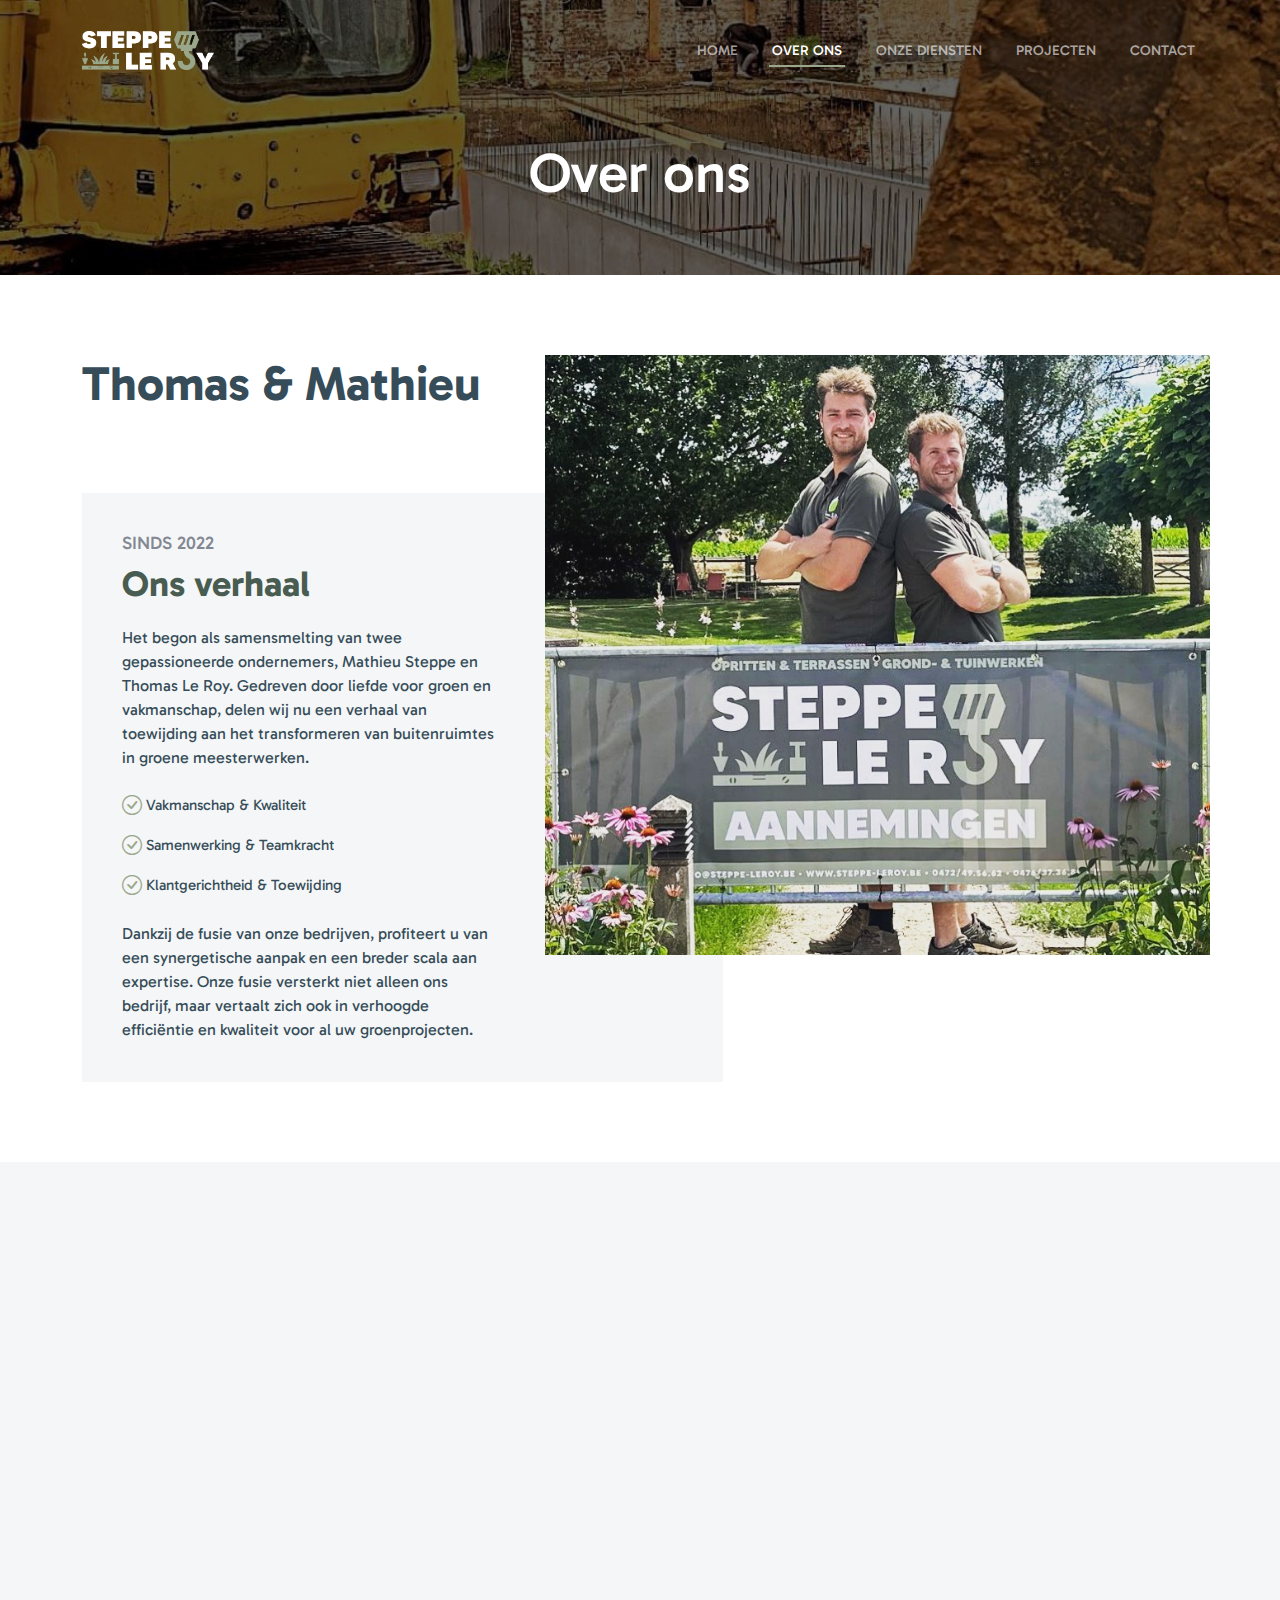
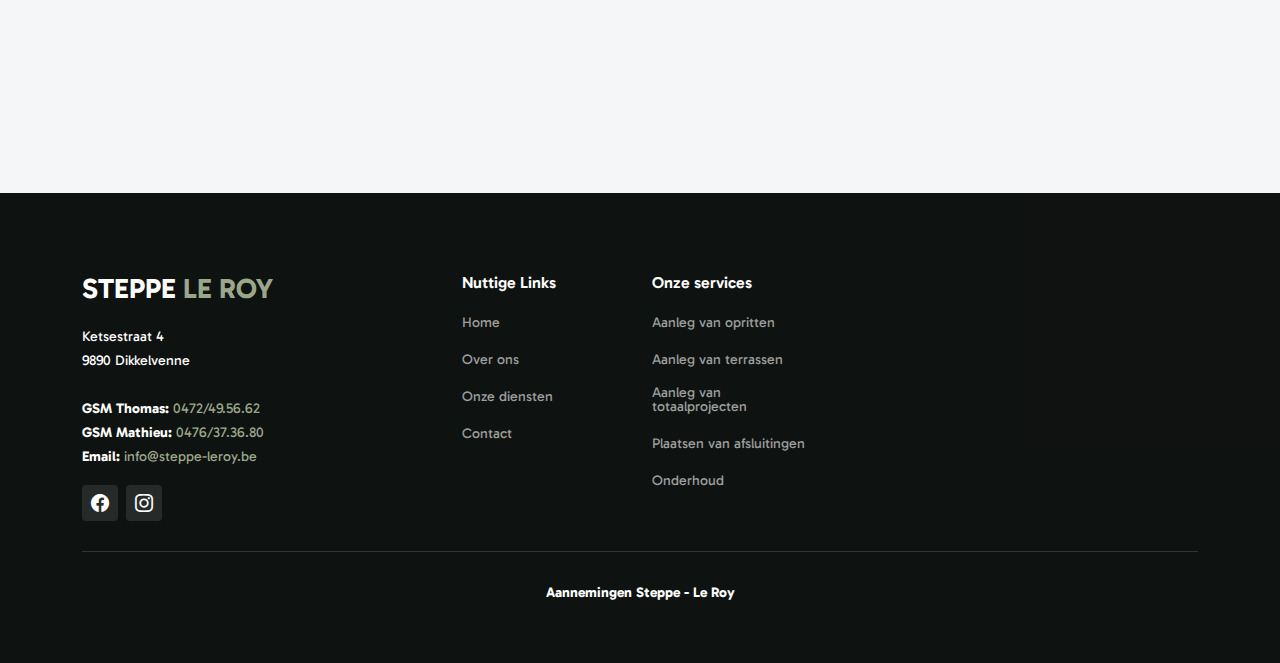
==== about.html @ c120e928 "deleted dropdown" ====
<!DOCTYPE html>
<html lang="en">
  <head>
    <meta charset="utf-8" />
    <meta content="width=device-width, initial-scale=1.0" name="viewport" />

    <title>Over ons | Steppe - Le Roy</title>
    <meta content="Over ons | Steppe - Le Roy" name="description" />
    <meta
      content="Le Roy, Thomas, Steppe, Mathieu, Aannemingen, Grondwerk, Oprit, Teras, hek, tuin, gavere, dikkelvenne"
      name="keywords"
    />

    <!-- Favicons -->
    <link
      rel="apple-touch-icon"
      sizes="180x180"
      href="assets/img/apple-touch-icon.png"
    />
    <link
      rel="icon"
      type="image/png"
      sizes="32x32"
      href="assets/img/favicon-32x32.png"
    />
    <link
      rel="icon"
      type="image/png"
      sizes="16x16"
      href="assets/img/favicon-16x16.png"
    />
    <link rel="manifest" href="assets/img/site.webmanifest" />
    <link
      rel="mask-icon"
      href="assets/img/safari-pinned-tab.svg"
      color="#9aa78b"
    />
    <link rel="shortcut icon" href="assets/img/favicon.ico" />
    <meta name="apple-mobile-web-app-title" content="Steppe - Le Roy" />
    <meta name="application-name" content="Steppe - Le Roy" />
    <meta name="msapplication-TileColor" content="#495c51" />
    <meta name="msapplication-config" content="assets/img/browserconfig.xml" />
    <meta name="theme-color" content="#9aa78b" />

    <!-- Google Fonts -->
    <link rel="preconnect" href="https://fonts.googleapis.com" />
    <link rel="preconnect" href="https://fonts.gstatic.com" crossorigin />
    <link
      href="https://fonts.googleapis.com/css2?family=Gabarito:ital,wght@0,300;0,400;0,500;0,600;0,700;1,300;1,400;1,500;1,600;1,700&family=Open+Sans:ital,wght@0,300;0,400;0,500;0,600;0,700;1,300;1,400;1,600;1,700&family=Roboto:ital,wght@0,300;0,400;0,500;0,600;0,700;1,300;1,400;1,500;1,600;1,700&family=Work+Sans:ital,wght@0,300;0,400;0,500;0,600;0,700;1,300;1,400;1,500;1,600;1,700&display=swap"
      rel="stylesheet"
    />

    <!-- Vendor CSS Files -->
    <link
      href="assets/vendor/bootstrap/css/bootstrap.min.css"
      rel="stylesheet"
    />
    <link
      href="assets/vendor/bootstrap-icons/bootstrap-icons.css"
      rel="stylesheet"
    />
    <link
      href="assets/vendor/fontawesome-free/css/all.min.css"
      rel="stylesheet"
    />
    <link href="assets/vendor/aos/aos.css" rel="stylesheet" />
    <link
      href="assets/vendor/glightbox/css/glightbox.min.css"
      rel="stylesheet"
    />
    <link href="assets/vendor/swiper/swiper-bundle.min.css" rel="stylesheet" />

    <!-- Template Main CSS File -->
    <link href="assets/css/main.css" rel="stylesheet" />

    <!-- =======================================================
  * Template Name: UpConstruction
  * Updated: Aug 30 2023 with Bootstrap v5.3.1
  * Template URL: https://bootstrapmade.com/upconstruction-bootstrap-construction-website-template/
  * Author: BootstrapMade.com
  * License: https://bootstrapmade.com/license/
  ======================================================== -->
  </head>

  <body>
    <!-- ======= Header ======= -->
    <header id="header" class="header d-flex align-items-center">
      <div
        class="container-fluid container-xl d-flex align-items-center justify-content-between"
      >
        <a href="index.html" class="logo d-flex align-items-center">
          <!-- Uncomment the line below if you also wish to use an image logo -->
          <img src="assets/img/logo-nav.png" alt="" />
          <!-- <h1>UpConstruction<span>.</span></h1> -->
        </a>

        <i class="mobile-nav-toggle mobile-nav-show bi bi-list"></i>
        <i class="mobile-nav-toggle mobile-nav-hide d-none bi bi-x"></i>
        <nav id="navbar" class="navbar">
          <ul>
            <li><a href="index.html">Home</a></li>
            <li><a href="about.html" class="active">Over ons</a></li>
            <li><a href="services.html">Onze diensten</a></li>
            <li><a href="projects.html">Projecten</a></li>
            <li><a href="contact.html">Contact</a></li>
          </ul>
        </nav>
        <!-- .navbar -->
      </div>
    </header>
    <!-- End Header -->

    <main id="main">
      <!-- ======= Breadcrumbs ======= -->
      <div
        class="breadcrumbs d-flex align-items-center"
        style="background-image: url('assets/img/breadcrumbs-bg.jpg')"
      >
        <div
          class="container position-relative d-flex flex-column align-items-center"
          data-aos="fade"
        >
          <h2>Over ons</h2>
        </div>
      </div>
      <!-- End Breadcrumbs -->

      <!-- ======= About Section ======= -->
      <section id="about" class="about">
        <div class="container" data-aos="fade-up">
          <div class="row position-relative">
            <div class="col-lg-7">
              <h2 class="abouttitle">Thomas & Mathieu</h2>
              <div class="our-story">
                <h4>Sinds 2022</h4>
                <h3>Ons verhaal</h3>
                <p>
                  Het begon als samensmelting van twee gepassioneerde
                  ondernemers, Mathieu Steppe en Thomas Le Roy. Gedreven door
                  liefde voor groen en vakmanschap, delen wij nu een verhaal van
                  toewijding aan het transformeren van buitenruimtes in groene
                  meesterwerken.
                </p>
                <ul>
                  <li>
                    <i class="bi bi-check-circle"></i>
                    <span>Vakmanschap & Kwaliteit</span>
                  </li>
                  <li>
                    <i class="bi bi-check-circle"></i>
                    <span>Samenwerking & Teamkracht</span>
                  </li>
                  <li>
                    <i class="bi bi-check-circle"></i>
                    <span>Klantgerichtheid & Toewijding</span>
                  </li>
                </ul>
                <p>
                  Dankzij de fusie van onze bedrijven, profiteert u van een
                  synergetische aanpak en een breder scala aan expertise. Onze
                  fusie versterkt niet alleen ons bedrijf, maar vertaalt zich
                  ook in verhoogde efficiëntie en kwaliteit voor al uw
                  groenprojecten.
                </p>
              </div>
            </div>
            <div
              class="col-lg-7 about-img"
              style="background-image: url(assets/img/about.jpg)"
            ></div>
          </div>
        </div>
      </section>
      <!-- End About Section -->

      <!-- ======= Stats Counter Section ======= -->
      <!-- <section id="stats-counter" class="stats-counter section-bg">
        <div class="container">
          <div class="row gy-4">
            <div class="col-lg-3 col-md-6">
              <div class="stats-item d-flex align-items-center w-100 h-100">
                <i class="bi bi-emoji-smile color-blue flex-shrink-0"></i>
                <div>
                  <span
                    data-purecounter-start="0"
                    data-purecounter-end="232"
                    data-purecounter-duration="1"
                    class="purecounter"
                  ></span>
                  <p>Happy Clients</p>
                </div>
              </div>
            </div> -->
      <!-- End Stats Item -->

      <!-- <div class="col-lg-3 col-md-6">
              <div class="stats-item d-flex align-items-center w-100 h-100">
                <i
                  class="bi bi-journal-richtext color-orange flex-shrink-0"
                ></i>
                <div>
                  <span
                    data-purecounter-start="0"
                    data-purecounter-end="521"
                    data-purecounter-duration="1"
                    class="purecounter"
                  ></span>
                  <p>Projects</p>
                </div>
              </div>
            </div> -->
      <!-- End Stats Item -->
      <!-- 
            <div class="col-lg-3 col-md-6">
              <div class="stats-item d-flex align-items-center w-100 h-100">
                <i class="bi bi-headset color-green flex-shrink-0"></i>
                <div>
                  <span
                    data-purecounter-start="0"
                    data-purecounter-end="1463"
                    data-purecounter-duration="1"
                    class="purecounter"
                  ></span>
                  <p>Hours Of Support</p>
                </div>
              </div>
            </div> -->
      <!-- End Stats Item -->

      <!-- <div class="col-lg-3 col-md-6">
              <div class="stats-item d-flex align-items-center w-100 h-100">
                <i class="bi bi-people color-pink flex-shrink-0"></i>
                <div>
                  <span
                    data-purecounter-start="0"
                    data-purecounter-end="15"
                    data-purecounter-duration="1"
                    class="purecounter"
                  ></span>
                  <p>Hard Workers</p>
                </div>
              </div>
            </div> -->
      <!-- End Stats Item -->
      <!-- </div>
        </div>
      </section> -->
      <!-- End Stats Counter Section -->

      <!-- ======= Alt Services Section ======= -->
      <!-- <section id="alt-services" class="alt-services">
        <div class="container" data-aos="fade-up">
          <div class="row justify-content-around gy-4">
            <div
              class="col-lg-6 img-bg"
              style="background-image: url(assets/img/alt-services.jpg)"
              data-aos="zoom-in"
              data-aos-delay="100"
            ></div>

            <div class="col-lg-5 d-flex flex-column justify-content-center">
              <h3>Enim quis est voluptatibus aliquid consequatur fugiat</h3>
              <p>
                Esse voluptas cumque vel exercitationem. Reiciendis est hic
                accusamus. Non ipsam et sed minima temporibus laudantium. Soluta
                voluptate sed facere corporis dolores excepturi
              </p>

              <div
                class="icon-box d-flex position-relative"
                data-aos="fade-up"
                data-aos-delay="100"
              >
                <i class="bi bi-easel flex-shrink-0"></i>
                <div>
                  <h4><a href="" class="stretched-link">Lorem Ipsum</a></h4>
                  <p>
                    Voluptatum deleniti atque corrupti quos dolores et quas
                    molestias excepturi sint occaecati cupiditate non provident
                  </p>
                </div>
              </div> -->
      <!-- End Icon Box -->

      <!-- <div
                class="icon-box d-flex position-relative"
                data-aos="fade-up"
                data-aos-delay="200"
              >
                <i class="bi bi-patch-check flex-shrink-0"></i>
                <div>
                  <h4><a href="" class="stretched-link">Nemo Enim</a></h4>
                  <p>
                    At vero eos et accusamus et iusto odio dignissimos ducimus
                    qui blanditiis praesentium voluptatum deleniti atque
                  </p>
                </div>
              </div> -->
      <!-- End Icon Box -->
      <!-- 
              <div
                class="icon-box d-flex position-relative"
                data-aos="fade-up"
                data-aos-delay="300"
              >
                <i class="bi bi-brightness-high flex-shrink-0"></i>
                <div>
                  <h4><a href="" class="stretched-link">Dine Pad</a></h4>
                  <p>
                    Explicabo est voluptatum asperiores consequatur magnam. Et
                    veritatis odit. Sunt aut deserunt minus aut eligendi omnis
                  </p>
                </div>
              </div> -->
      <!-- End Icon Box -->

      <!-- <div
                class="icon-box d-flex position-relative"
                data-aos="fade-up"
                data-aos-delay="400"
              >
                <i class="bi bi-brightness-high flex-shrink-0"></i>
                <div>
                  <h4><a href="" class="stretched-link">Tride clov</a></h4>
                  <p>
                    Est voluptatem labore deleniti quis a delectus et. Saepe
                    dolorem libero sit non aspernatur odit amet. Et eligendi
                  </p>
                </div>
              </div> -->
      <!-- End Icon Box -->
      <!-- </div>
          </div>
        </div>
      </section> -->
      <!-- End Alt Services Section -->

      <!-- ======= Alt Services Section 2 ======= -->
      <!-- <section id="alt-services-2" class="alt-services section-bg">
        <div class="container" data-aos="fade-up">
          <div class="row justify-content-around gy-4">
            <div class="col-lg-5 d-flex flex-column justify-content-center">
              <h3>
                Non quasi officia eum nobis et rerum epudiandae rem voluptatem
              </h3>
              <p>
                Maxime quia dolorum alias perspiciatis. Earum voluptatem sint at
                non. Ducimus maxime minima iste magni sit praesentium assumenda
                minus. Amet rerum saepe tempora vero.
              </p>

              <div
                class="icon-box d-flex position-relative"
                data-aos="fade-up"
                data-aos-delay="100"
              >
                <i class="bi bi-easel flex-shrink-0"></i>
                <div>
                  <h4><a href="" class="stretched-link">Lorem Ipsum</a></h4>
                  <p>
                    Voluptatum deleniti atque corrupti quos dolores et quas
                    molestias excepturi sint occaecati cupiditate non provident
                  </p>
                </div>
              </div> -->
      <!-- End Icon Box -->

      <!-- <div
                class="icon-box d-flex position-relative"
                data-aos="fade-up"
                data-aos-delay="200"
              >
                <i class="bi bi-patch-check flex-shrink-0"></i>
                <div>
                  <h4><a href="" class="stretched-link">Nemo Enim</a></h4>
                  <p>
                    At vero eos et accusamus et iusto odio dignissimos ducimus
                    qui blanditiis praesentium voluptatum deleniti atque
                  </p>
                </div>
              </div> -->
      <!-- End Icon Box -->
      <!-- 
              <div
                class="icon-box d-flex position-relative"
                data-aos="fade-up"
                data-aos-delay="300"
              >
                <i class="bi bi-brightness-high flex-shrink-0"></i>
                <div>
                  <h4><a href="" class="stretched-link">Dine Pad</a></h4>
                  <p>
                    Explicabo est voluptatum asperiores consequatur magnam. Et
                    veritatis odit. Sunt aut deserunt minus aut eligendi omnis
                  </p>
                </div>
              </div> -->
      <!-- End Icon Box -->
      <!-- 
              <div
                class="icon-box d-flex position-relative"
                data-aos="fade-up"
                data-aos-delay="400"
              >
                <i class="bi bi-brightness-high flex-shrink-0"></i>
                <div>
                  <h4><a href="" class="stretched-link">Tride clov</a></h4>
                  <p>
                    Est voluptatem labore deleniti quis a delectus et. Saepe
                    dolorem libero sit non aspernatur odit amet. Et eligendi
                  </p>
                </div>
              </div> -->
      <!-- End Icon Box -->
      <!-- </div>

            <div
              class="col-lg-6 img-bg"
              style="background-image: url(assets/img/alt-services-2.jpg)"
              data-aos="zoom-in"
              data-aos-delay="100"
            ></div>
          </div>
        </div>
      </section> -->
      <!-- End Alt Services Section 2 -->

      <!-- ======= Our Team Section ======= -->
      <section id="team" class="team section-bg">
        <div class="container" data-aos="fade-up">
          <div class="section-header">
            <h2>Ons team</h2>
            <p>
              Wij vormen een dynamisch team en verwelkomen graag nieuwe
              enthousiastelingen om zich bij ons aan te sluiten.
            </p>
          </div>

          <div class="row gy-5">
            <div
              class="col-lg-4 col-md-6 member"
              data-aos="fade-up"
              data-aos-delay="100"
            >
              <div class="member-img">
                <img
                  src="assets/img/team/team-1.jpg"
                  class="img-fluid"
                  alt="Thomas"
                />
                <!-- <div class="social">
                  <a href="#"><i class="bi bi-twitter"></i></a>
                  <a href="#"><i class="bi bi-facebook"></i></a>
                  <a href="#"><i class="bi bi-instagram"></i></a>
                  <a href="#"><i class="bi bi-linkedin"></i></a>
                </div> -->
              </div>
              <div class="member-info text-center">
                <h4>Thomas Le Roy</h4>
                <span>Medezaakvoerder</span>
                <p><a href="tel:+32472495662">0472/49.56.62</a></p>
              </div>
            </div>
            <!-- End Team Member -->

            <div
              class="col-lg-4 col-md-6 member"
              data-aos="fade-up"
              data-aos-delay="200"
            >
              <div class="member-img">
                <img
                  src="assets/img/team/team-2.jpg"
                  class="img-fluid"
                  alt="Mathieu"
                />
                <!-- <div class="social">
                  <a href="#"><i class="bi bi-twitter"></i></a>
                  <a href="#"><i class="bi bi-facebook"></i></a>
                  <a href="#"><i class="bi bi-instagram"></i></a>
                  <a href="#"><i class="bi bi-linkedin"></i></a>
                </div> -->
              </div>
              <div class="member-info text-center">
                <h4>Mathieu Steppe</h4>
                <span>Medezaakvoerder</span>
                <p>Specialiteiten of beschrijving over Mathieu</p>
              </div>
            </div>
            <!-- End Team Member -->

            <div
              class="col-lg-4 col-md-6 member"
              data-aos="fade-up"
              data-aos-delay="300"
            >
              <div class="member-img">
                <img
                  src="assets/img/team/team-3.jpg"
                  class="img-fluid"
                  alt=""
                />
                <!-- <div class="social">
                  <a href="#"><i class="bi bi-twitter"></i></a>
                  <a href="#"><i class="bi bi-facebook"></i></a>
                  <a href="#"><i class="bi bi-instagram"></i></a>
                  <a href="#"><i class="bi bi-linkedin"></i></a>
                </div> -->
              </div>
              <div class="member-info text-center">
                <h4>Iemand Administratief</h4>
                <span>Administratief bediende</span>
                <p>Specialiteiten of beschrijving over iemand administratief</p>
              </div>
            </div>
            <!-- End Team Member -->

            <!-- <div
              class="col-lg-4 col-md-6 member"
              data-aos="fade-up"
              data-aos-delay="400"
            >
              <div class="member-img">
                <img
                  src="assets/img/team/team-4.jpg"
                  class="img-fluid"
                  alt=""
                />
                <div class="social">
                  <a href="#"><i class="bi bi-twitter"></i></a>
                  <a href="#"><i class="bi bi-facebook"></i></a>
                  <a href="#"><i class="bi bi-instagram"></i></a>
                  <a href="#"><i class="bi bi-linkedin"></i></a>
                </div>
              </div>
              <div class="member-info text-center">
                <h4>Amanda Jepson</h4>
                <span>Accountant</span>
                <p>
                  Magni voluptatem accusamus assumenda cum nisi aut qui dolorem
                  voluptate sed et veniam quasi quam consectetur
                </p>
              </div>
            </div> -->
            <!-- End Team Member -->

            <!-- <div
              class="col-lg-4 col-md-6 member"
              data-aos="fade-up"
              data-aos-delay="500"
            >
              <div class="member-img">
                <img
                  src="assets/img/team/team-5.jpg"
                  class="img-fluid"
                  alt=""
                />
                <div class="social">
                  <a href="#"><i class="bi bi-twitter"></i></a>
                  <a href="#"><i class="bi bi-facebook"></i></a>
                  <a href="#"><i class="bi bi-instagram"></i></a>
                  <a href="#"><i class="bi bi-linkedin"></i></a>
                </div>
              </div>
              <div class="member-info text-center">
                <h4>Brian Doe</h4>
                <span>Marketing</span>
                <p>
                  Qui consequuntur quos accusamus magnam quo est molestiae eius
                  laboriosam sunt doloribus quia impedit laborum velit
                </p>
              </div>
            </div> -->
            <!-- End Team Member -->

            <!-- <div
              class="col-lg-4 col-md-6 member"
              data-aos="fade-up"
              data-aos-delay="600"
            >
              <div class="member-img">
                <img
                  src="assets/img/team/team-6.jpg"
                  class="img-fluid"
                  alt=""
                />
                <div class="social">
                  <a href="#"><i class="bi bi-twitter"></i></a>
                  <a href="#"><i class="bi bi-facebook"></i></a>
                  <a href="#"><i class="bi bi-instagram"></i></a>
                  <a href="#"><i class="bi bi-linkedin"></i></a>
                </div>
              </div>
              <div class="member-info text-center">
                <h4>Josepha Palas</h4>
                <span>Operation</span>
                <p>
                  Sint sint eveniet explicabo amet consequatur nesciunt error
                  enim rerum earum et omnis fugit eligendi cupiditate vel
                </p>
              </div>
            </div> -->
            <!-- End Team Member -->
          </div>
        </div>
      </section>
      <!-- End Our Team Section -->

      <!-- ======= Testimonials Section ======= -->

      <!-- End Testimonials Section -->
    </main>
    <!-- End #main -->

    <!-- ======= Footer ======= -->
    <footer id="footer" class="footer">
      <div class="footer-content position-relative">
        <div class="container">
          <div class="row">
            <div class="col-lg-4 col-md-6">
              <div class="footer-info">
                <h3>STEPPE <span>LE ROY</span></h3>
                <p>
                  Ketsestraat 4<br />
                  9890 Dikkelvenne<br /><br />
                  <strong>GSM Thomas:</strong>
                  <a href="tel:+32472495662">0472/49.56.62</a><br />
                  <strong>GSM Mathieu:</strong>
                  <a href="tel:+32476373680">0476/37.36.80</a><br />
                  <strong>Email:</strong>
                  <a href="mailto:info@steppe-leroy.be">info@steppe-leroy.be</a
                  ><br />
                </p>
                <div class="social-links d-flex mt-3">
                  <a
                    href="https://www.facebook.com/AannemingenSteppeLeRoy"
                    class="d-flex align-items-center justify-content-center"
                    ><i class="bi bi-facebook"></i
                  ></a>
                  <a
                    href="https://www.instagram.com/steppe_leroy/"
                    class="d-flex align-items-center justify-content-center"
                    ><i class="bi bi-instagram"></i
                  ></a>
                </div>
              </div>
            </div>
            <!-- End footer info column-->

            <div class="col-lg-2 col-md-3 footer-links">
              <h4>Nuttige Links</h4>
              <ul>
                <li><a href="index.html">Home</a></li>
                <li><a href="about.html">Over ons</a></li>
                <li><a href="services.html">Onze diensten</a></li>
                <li><a href="contact.html">Contact</a></li>
              </ul>
            </div>
            <!-- End footer links column-->

            <div class="col-lg-2 col-md-3 footer-links">
              <h4>Onze services</h4>
              <ul>
                <li>
                  <a href="services.html">Aanleg van opritten</a>
                </li>
                <li><a href="services.html">Aanleg van terrassen</a></li>
                <li><a href="services.html">Aanleg van totaalprojecten</a></li>
                <li><a href="services.html">Plaatsen van afsluitingen</a></li>
                <li><a href="services.html">Onderhoud</a></li>
              </ul>
            </div>
            <!-- End footer links column-->

            <!-- <div class="col-lg-2 col-md-3 footer-links">
              <h4>Hic solutasetp</h4>
              <ul>
                <li><a href="#">Molestiae accusamus iure</a></li>
                <li><a href="#">Excepturi dignissimos</a></li>
                <li><a href="#">Suscipit distinctio</a></li>
                <li><a href="#">Dilecta</a></li>
                <li><a href="#">Sit quas consectetur</a></li>
              </ul>
            </div> -->
            <!-- End footer links column-->

            <!-- <div class="col-lg-2 col-md-3 footer-links">
              <h4>Nobis illum</h4>
              <ul>
                <li><a href="#">Ipsam</a></li>
                <li><a href="#">Laudantium dolorum</a></li>
                <li><a href="#">Dinera</a></li>
                <li><a href="#">Trodelas</a></li>
                <li><a href="#">Flexo</a></li>
              </ul>
            </div> -->
            <!-- End footer links column-->
          </div>
        </div>
      </div>

      <div class="footer-legal text-center position-relative">
        <div class="container">
          <div class="copyright">
            <strong><span>Aannemingen Steppe - Le Roy</span></strong>
          </div>
        </div>
      </div>
    </footer>
    <!-- End Footer -->

    <a
      href="#"
      class="scroll-top d-flex align-items-center justify-content-center"
      ><i class="bi bi-arrow-up-short"></i
    ></a>

    <div id="preloader"></div>

    <!-- Vendor JS Files -->
    <script src="assets/vendor/bootstrap/js/bootstrap.bundle.min.js"></script>
    <script src="assets/vendor/aos/aos.js"></script>
    <script src="assets/vendor/glightbox/js/glightbox.min.js"></script>
    <script src="assets/vendor/isotope-layout/isotope.pkgd.min.js"></script>
    <script src="assets/vendor/swiper/swiper-bundle.min.js"></script>
    <script src="assets/vendor/purecounter/purecounter_vanilla.js"></script>
    <script src="assets/vendor/php-email-form/validate.js"></script>

    <!-- Template Main JS File -->
    <script src="assets/js/main.js"></script>
  </body>
</html>
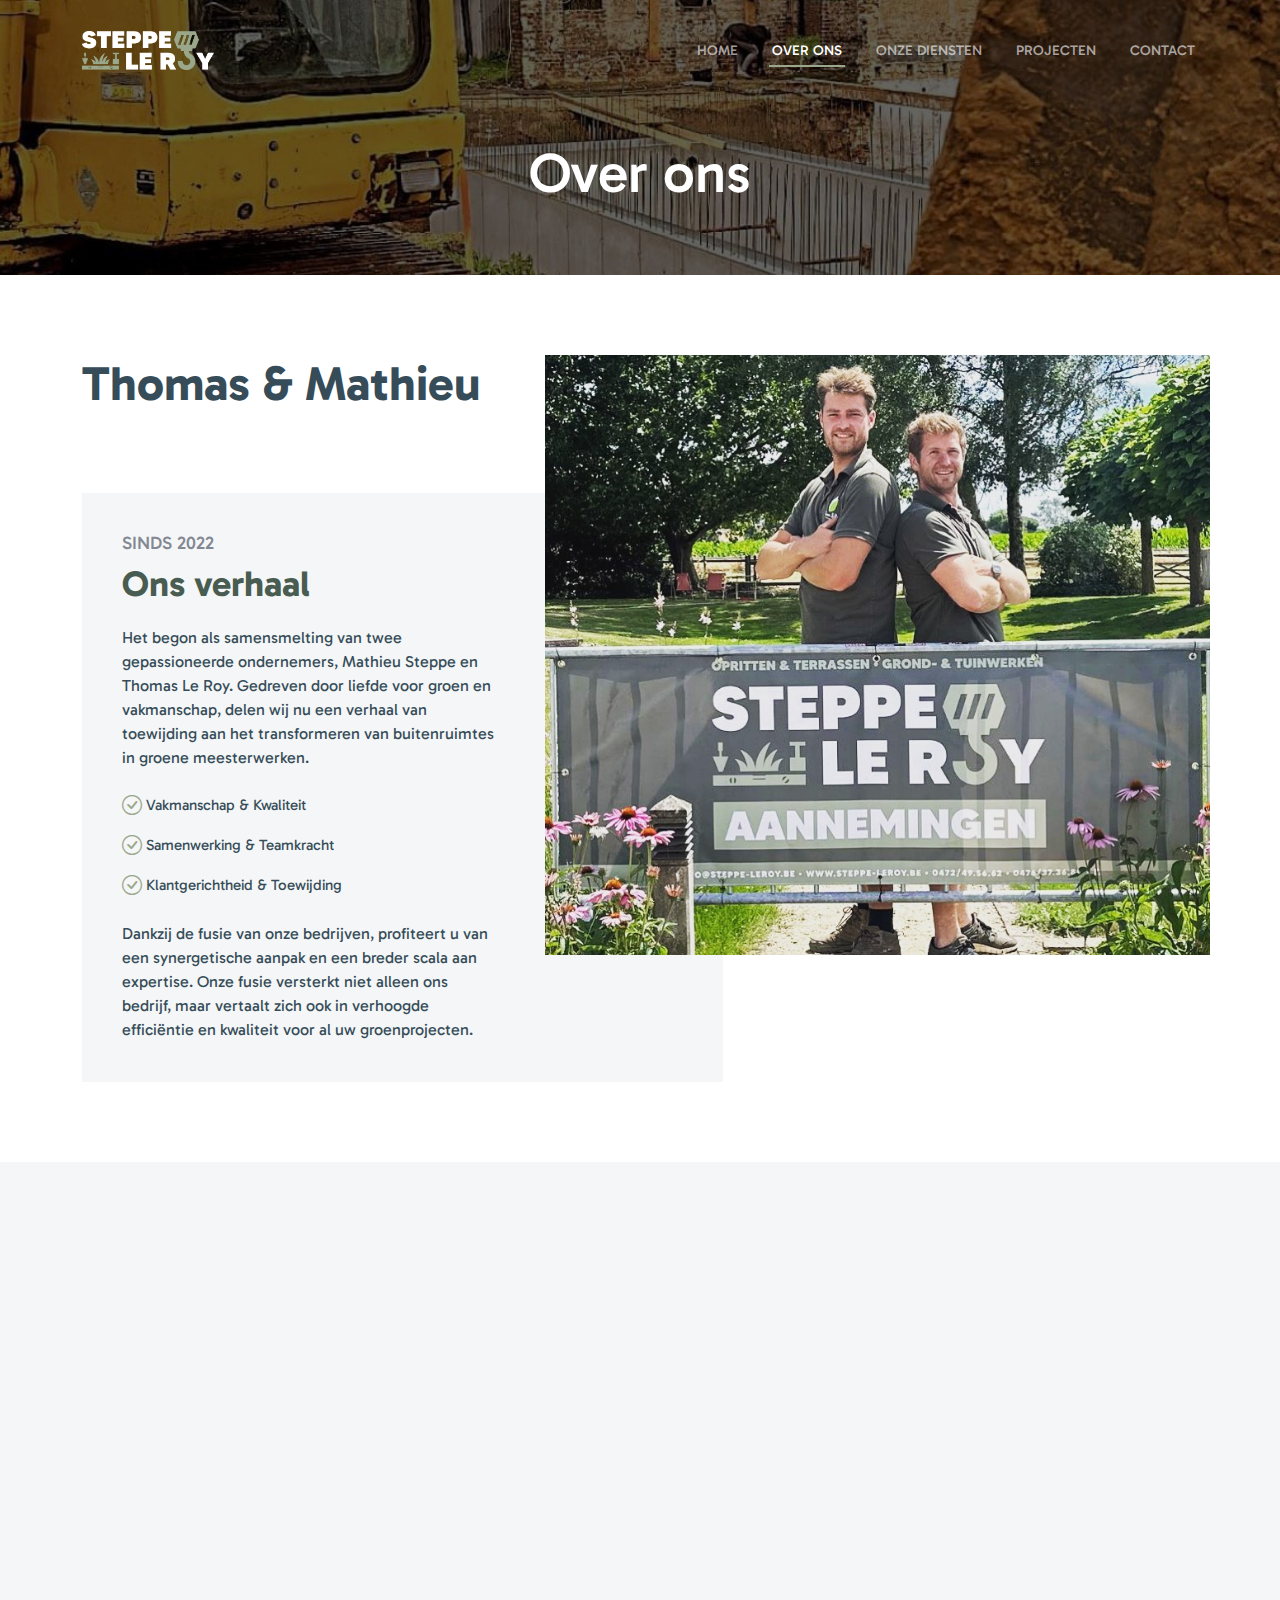
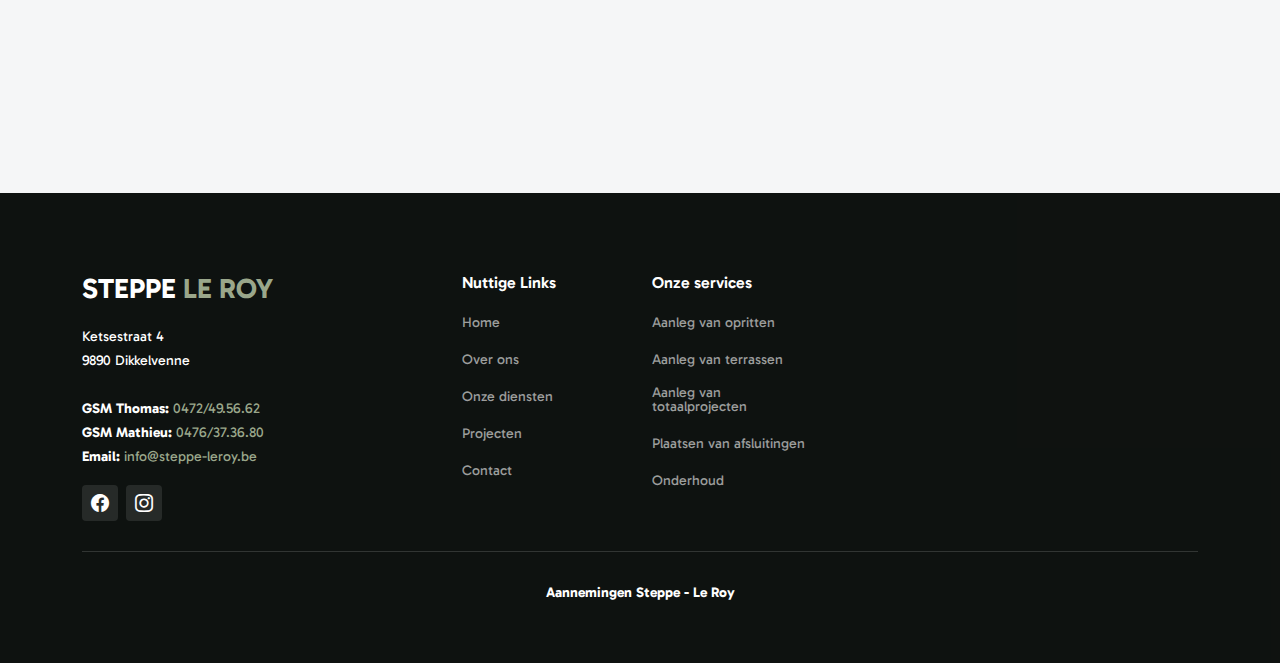
==== commit d110d1c4: "nuttige links" ====
--- a/about.html
+++ b/about.html
@@ -484,7 +484,7 @@
               <div class="member-info text-center">
                 <h4>Mathieu Steppe</h4>
                 <span>Medezaakvoerder</span>
-                <p>Specialiteiten of beschrijving over Mathieu</p>
+                <p><a href="tel:+32476373680">0476/37.36.80</a></p>
               </div>
             </div>
             <!-- End Team Member -->
@@ -508,9 +508,11 @@
                 </div> -->
               </div>
               <div class="member-info text-center">
-                <h4>Iemand Administratief</h4>
+                <h4>Lowie Van Renterghem</h4>
                 <span>Administratief bediende</span>
-                <p>Specialiteiten of beschrijving over iemand administratief</p>
+                <p>
+                  <a href="mailto:info@steppe-leroy.be">info@steppe-leroy.be</a>
+                </p>
               </div>
             </div>
             <!-- End Team Member -->
@@ -638,7 +640,7 @@
                     ><i class="bi bi-facebook"></i
                   ></a>
                   <a
-                    href="https://www.instagram.com/steppe_leroy/"
+                    href="https://www.instagram.com/steppe_leroy_aannemingen/"
                     class="d-flex align-items-center justify-content-center"
                     ><i class="bi bi-instagram"></i
                   ></a>
@@ -653,6 +655,7 @@
                 <li><a href="index.html">Home</a></li>
                 <li><a href="about.html">Over ons</a></li>
                 <li><a href="services.html">Onze diensten</a></li>
+                <li><a href="projects.html">Projecten</a></li>
                 <li><a href="contact.html">Contact</a></li>
               </ul>
             </div>
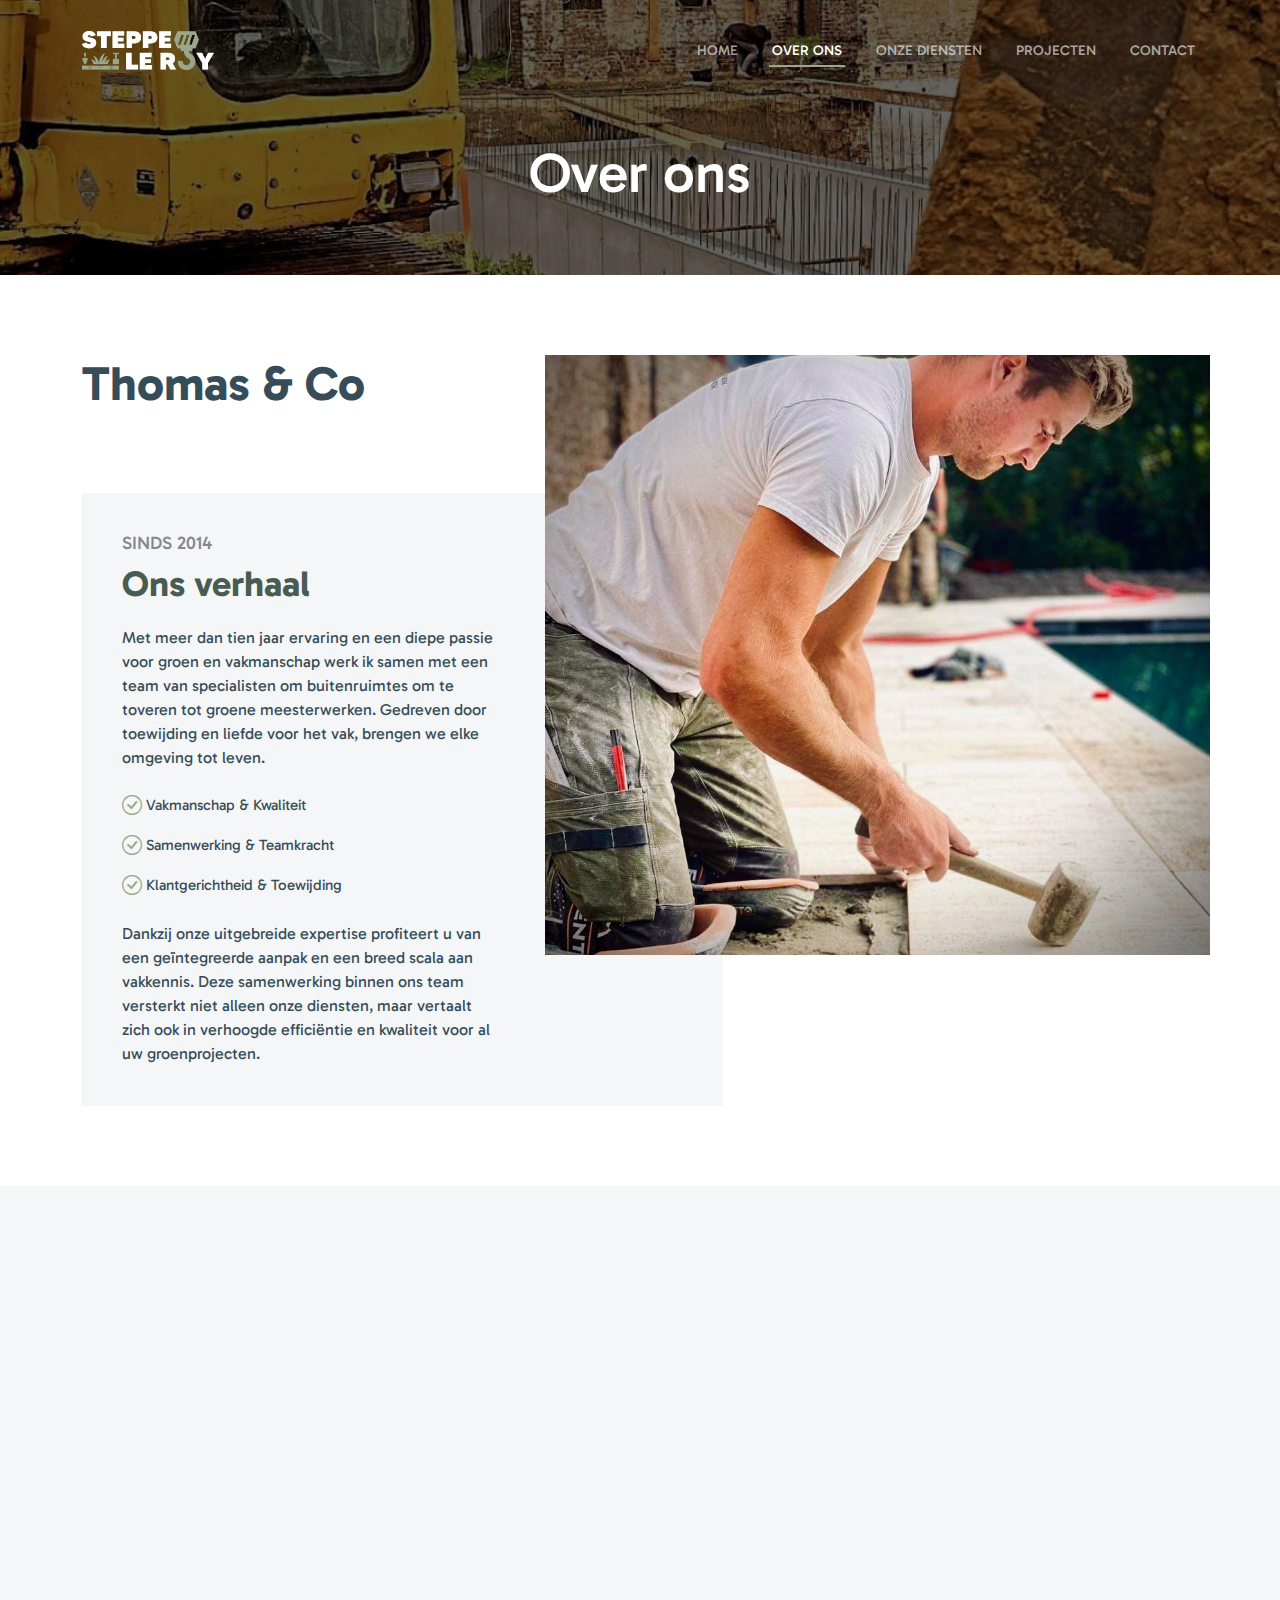
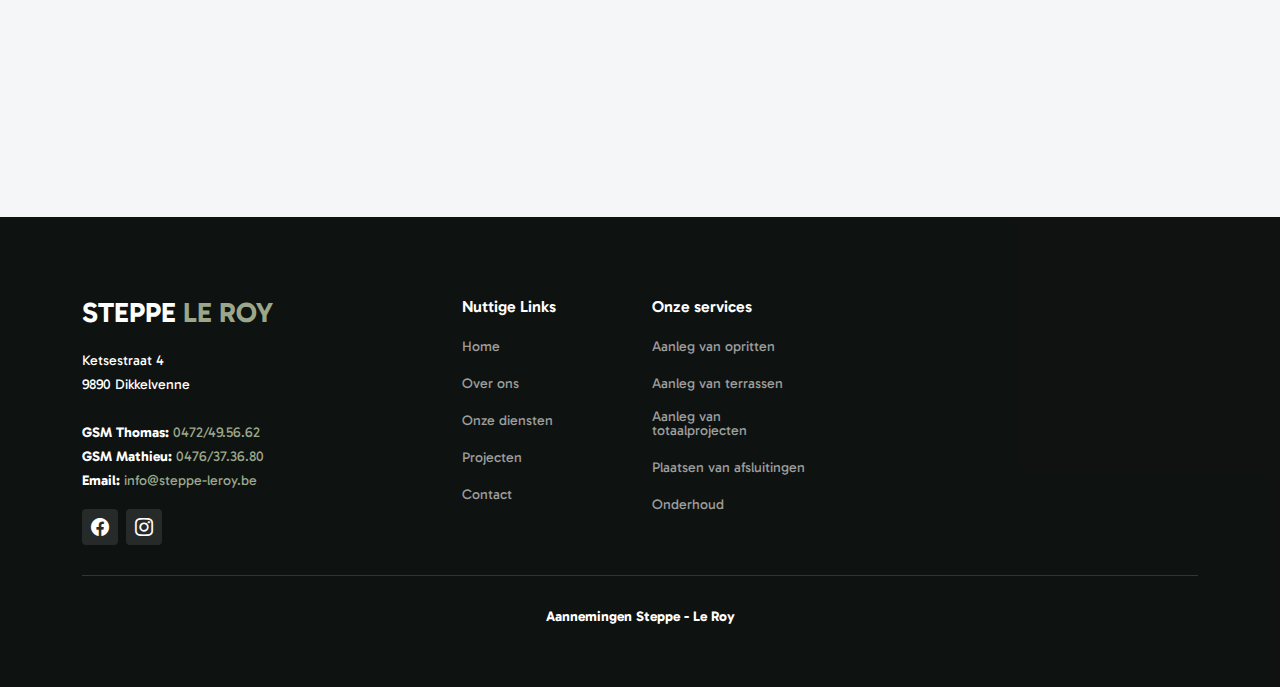
==== commit 4bd79cdb: "new logo" ====
--- a/about.html
+++ b/about.html
@@ -4,7 +4,7 @@
     <meta charset="utf-8" />
     <meta content="width=device-width, initial-scale=1.0" name="viewport" />
 
-    <title>Over ons | Steppe - Le Roy</title>
+    <title>Over ons | Thomas Le Roy</title>
     <meta content="Over ons | Steppe - Le Roy" name="description" />
     <meta
       content="Le Roy, Thomas, Steppe, Mathieu, Aannemingen, Grondwerk, Oprit, Teras, hek, tuin, gavere, dikkelvenne"
@@ -72,26 +72,40 @@
 
     <!-- Template Main CSS File -->
     <link href="assets/css/main.css" rel="stylesheet" />
-
-    <!-- =======================================================
-  * Template Name: UpConstruction
-  * Updated: Aug 30 2023 with Bootstrap v5.3.1
-  * Template URL: https://bootstrapmade.com/upconstruction-bootstrap-construction-website-template/
-  * Author: BootstrapMade.com
-  * License: https://bootstrapmade.com/license/
-  ======================================================== -->
+    <!-- Google Tag Manager -->
+    <script>
+      (function (w, d, s, l, i) {
+        w[l] = w[l] || [];
+        w[l].push({ "gtm.start": new Date().getTime(), event: "gtm.js" });
+        var f = d.getElementsByTagName(s)[0],
+          j = d.createElement(s),
+          dl = l != "dataLayer" ? "&l=" + l : "";
+        j.async = true;
+        j.src = "https://www.googletagmanager.com/gtm.js?id=" + i + dl;
+        f.parentNode.insertBefore(j, f);
+      })(window, document, "script", "dataLayer", "GTM-PSMDXRRN");
+    </script>
+    <!-- End Google Tag Manager -->
   </head>
 
   <body>
+    <!-- Google Tag Manager (noscript) -->
+    <noscript
+      ><iframe
+        src="https://www.googletagmanager.com/ns.html?id=GTM-PSMDXRRN"
+        height="0"
+        width="0"
+        style="display: none; visibility: hidden"
+      ></iframe
+    ></noscript>
+    <!-- End Google Tag Manager (noscript) -->
     <!-- ======= Header ======= -->
     <header id="header" class="header d-flex align-items-center">
       <div
         class="container-fluid container-xl d-flex align-items-center justify-content-between"
       >
         <a href="index.html" class="logo d-flex align-items-center">
-          <!-- Uncomment the line below if you also wish to use an image logo -->
           <img src="assets/img/logo-nav.png" alt="" />
-          <!-- <h1>UpConstruction<span>.</span></h1> -->
         </a>
 
         <i class="mobile-nav-toggle mobile-nav-show bi bi-list"></i>
@@ -130,16 +144,16 @@
         <div class="container" data-aos="fade-up">
           <div class="row position-relative">
             <div class="col-lg-7">
-              <h2 class="abouttitle">Thomas & Mathieu</h2>
+              <h2 class="abouttitle">Thomas & Co</h2>
               <div class="our-story">
-                <h4>Sinds 2022</h4>
+                <h4>Sinds 2014</h4>
                 <h3>Ons verhaal</h3>
                 <p>
-                  Het begon als samensmelting van twee gepassioneerde
-                  ondernemers, Mathieu Steppe en Thomas Le Roy. Gedreven door
-                  liefde voor groen en vakmanschap, delen wij nu een verhaal van
-                  toewijding aan het transformeren van buitenruimtes in groene
-                  meesterwerken.
+                  Met meer dan tien jaar ervaring en een diepe passie voor groen
+                  en vakmanschap werk ik samen met een team van specialisten om
+                  buitenruimtes om te toveren tot groene meesterwerken. Gedreven
+                  door toewijding en liefde voor het vak, brengen we elke
+                  omgeving tot leven.
                 </p>
                 <ul>
                   <li>
@@ -156,274 +170,22 @@
                   </li>
                 </ul>
                 <p>
-                  Dankzij de fusie van onze bedrijven, profiteert u van een
-                  synergetische aanpak en een breder scala aan expertise. Onze
-                  fusie versterkt niet alleen ons bedrijf, maar vertaalt zich
-                  ook in verhoogde efficiëntie en kwaliteit voor al uw
-                  groenprojecten.
+                  Dankzij onze uitgebreide expertise profiteert u van een
+                  geïntegreerde aanpak en een breed scala aan vakkennis. Deze
+                  samenwerking binnen ons team versterkt niet alleen onze
+                  diensten, maar vertaalt zich ook in verhoogde efficiëntie en
+                  kwaliteit voor al uw groenprojecten.
                 </p>
               </div>
             </div>
             <div
               class="col-lg-7 about-img"
-              style="background-image: url(assets/img/about.jpg)"
+              style="background-image: url(assets/img/alt-services.jpg)"
             ></div>
           </div>
         </div>
       </section>
       <!-- End About Section -->
-
-      <!-- ======= Stats Counter Section ======= -->
-      <!-- <section id="stats-counter" class="stats-counter section-bg">
-        <div class="container">
-          <div class="row gy-4">
-            <div class="col-lg-3 col-md-6">
-              <div class="stats-item d-flex align-items-center w-100 h-100">
-                <i class="bi bi-emoji-smile color-blue flex-shrink-0"></i>
-                <div>
-                  <span
-                    data-purecounter-start="0"
-                    data-purecounter-end="232"
-                    data-purecounter-duration="1"
-                    class="purecounter"
-                  ></span>
-                  <p>Happy Clients</p>
-                </div>
-              </div>
-            </div> -->
-      <!-- End Stats Item -->
-
-      <!-- <div class="col-lg-3 col-md-6">
-              <div class="stats-item d-flex align-items-center w-100 h-100">
-                <i
-                  class="bi bi-journal-richtext color-orange flex-shrink-0"
-                ></i>
-                <div>
-                  <span
-                    data-purecounter-start="0"
-                    data-purecounter-end="521"
-                    data-purecounter-duration="1"
-                    class="purecounter"
-                  ></span>
-                  <p>Projects</p>
-                </div>
-              </div>
-            </div> -->
-      <!-- End Stats Item -->
-      <!-- 
-            <div class="col-lg-3 col-md-6">
-              <div class="stats-item d-flex align-items-center w-100 h-100">
-                <i class="bi bi-headset color-green flex-shrink-0"></i>
-                <div>
-                  <span
-                    data-purecounter-start="0"
-                    data-purecounter-end="1463"
-                    data-purecounter-duration="1"
-                    class="purecounter"
-                  ></span>
-                  <p>Hours Of Support</p>
-                </div>
-              </div>
-            </div> -->
-      <!-- End Stats Item -->
-
-      <!-- <div class="col-lg-3 col-md-6">
-              <div class="stats-item d-flex align-items-center w-100 h-100">
-                <i class="bi bi-people color-pink flex-shrink-0"></i>
-                <div>
-                  <span
-                    data-purecounter-start="0"
-                    data-purecounter-end="15"
-                    data-purecounter-duration="1"
-                    class="purecounter"
-                  ></span>
-                  <p>Hard Workers</p>
-                </div>
-              </div>
-            </div> -->
-      <!-- End Stats Item -->
-      <!-- </div>
-        </div>
-      </section> -->
-      <!-- End Stats Counter Section -->
-
-      <!-- ======= Alt Services Section ======= -->
-      <!-- <section id="alt-services" class="alt-services">
-        <div class="container" data-aos="fade-up">
-          <div class="row justify-content-around gy-4">
-            <div
-              class="col-lg-6 img-bg"
-              style="background-image: url(assets/img/alt-services.jpg)"
-              data-aos="zoom-in"
-              data-aos-delay="100"
-            ></div>
-
-            <div class="col-lg-5 d-flex flex-column justify-content-center">
-              <h3>Enim quis est voluptatibus aliquid consequatur fugiat</h3>
-              <p>
-                Esse voluptas cumque vel exercitationem. Reiciendis est hic
-                accusamus. Non ipsam et sed minima temporibus laudantium. Soluta
-                voluptate sed facere corporis dolores excepturi
-              </p>
-
-              <div
-                class="icon-box d-flex position-relative"
-                data-aos="fade-up"
-                data-aos-delay="100"
-              >
-                <i class="bi bi-easel flex-shrink-0"></i>
-                <div>
-                  <h4><a href="" class="stretched-link">Lorem Ipsum</a></h4>
-                  <p>
-                    Voluptatum deleniti atque corrupti quos dolores et quas
-                    molestias excepturi sint occaecati cupiditate non provident
-                  </p>
-                </div>
-              </div> -->
-      <!-- End Icon Box -->
-
-      <!-- <div
-                class="icon-box d-flex position-relative"
-                data-aos="fade-up"
-                data-aos-delay="200"
-              >
-                <i class="bi bi-patch-check flex-shrink-0"></i>
-                <div>
-                  <h4><a href="" class="stretched-link">Nemo Enim</a></h4>
-                  <p>
-                    At vero eos et accusamus et iusto odio dignissimos ducimus
-                    qui blanditiis praesentium voluptatum deleniti atque
-                  </p>
-                </div>
-              </div> -->
-      <!-- End Icon Box -->
-      <!-- 
-              <div
-                class="icon-box d-flex position-relative"
-                data-aos="fade-up"
-                data-aos-delay="300"
-              >
-                <i class="bi bi-brightness-high flex-shrink-0"></i>
-                <div>
-                  <h4><a href="" class="stretched-link">Dine Pad</a></h4>
-                  <p>
-                    Explicabo est voluptatum asperiores consequatur magnam. Et
-                    veritatis odit. Sunt aut deserunt minus aut eligendi omnis
-                  </p>
-                </div>
-              </div> -->
-      <!-- End Icon Box -->
-
-      <!-- <div
-                class="icon-box d-flex position-relative"
-                data-aos="fade-up"
-                data-aos-delay="400"
-              >
-                <i class="bi bi-brightness-high flex-shrink-0"></i>
-                <div>
-                  <h4><a href="" class="stretched-link">Tride clov</a></h4>
-                  <p>
-                    Est voluptatem labore deleniti quis a delectus et. Saepe
-                    dolorem libero sit non aspernatur odit amet. Et eligendi
-                  </p>
-                </div>
-              </div> -->
-      <!-- End Icon Box -->
-      <!-- </div>
-          </div>
-        </div>
-      </section> -->
-      <!-- End Alt Services Section -->
-
-      <!-- ======= Alt Services Section 2 ======= -->
-      <!-- <section id="alt-services-2" class="alt-services section-bg">
-        <div class="container" data-aos="fade-up">
-          <div class="row justify-content-around gy-4">
-            <div class="col-lg-5 d-flex flex-column justify-content-center">
-              <h3>
-                Non quasi officia eum nobis et rerum epudiandae rem voluptatem
-              </h3>
-              <p>
-                Maxime quia dolorum alias perspiciatis. Earum voluptatem sint at
-                non. Ducimus maxime minima iste magni sit praesentium assumenda
-                minus. Amet rerum saepe tempora vero.
-              </p>
-
-              <div
-                class="icon-box d-flex position-relative"
-                data-aos="fade-up"
-                data-aos-delay="100"
-              >
-                <i class="bi bi-easel flex-shrink-0"></i>
-                <div>
-                  <h4><a href="" class="stretched-link">Lorem Ipsum</a></h4>
-                  <p>
-                    Voluptatum deleniti atque corrupti quos dolores et quas
-                    molestias excepturi sint occaecati cupiditate non provident
-                  </p>
-                </div>
-              </div> -->
-      <!-- End Icon Box -->
-
-      <!-- <div
-                class="icon-box d-flex position-relative"
-                data-aos="fade-up"
-                data-aos-delay="200"
-              >
-                <i class="bi bi-patch-check flex-shrink-0"></i>
-                <div>
-                  <h4><a href="" class="stretched-link">Nemo Enim</a></h4>
-                  <p>
-                    At vero eos et accusamus et iusto odio dignissimos ducimus
-                    qui blanditiis praesentium voluptatum deleniti atque
-                  </p>
-                </div>
-              </div> -->
-      <!-- End Icon Box -->
-      <!-- 
-              <div
-                class="icon-box d-flex position-relative"
-                data-aos="fade-up"
-                data-aos-delay="300"
-              >
-                <i class="bi bi-brightness-high flex-shrink-0"></i>
-                <div>
-                  <h4><a href="" class="stretched-link">Dine Pad</a></h4>
-                  <p>
-                    Explicabo est voluptatum asperiores consequatur magnam. Et
-                    veritatis odit. Sunt aut deserunt minus aut eligendi omnis
-                  </p>
-                </div>
-              </div> -->
-      <!-- End Icon Box -->
-      <!-- 
-              <div
-                class="icon-box d-flex position-relative"
-                data-aos="fade-up"
-                data-aos-delay="400"
-              >
-                <i class="bi bi-brightness-high flex-shrink-0"></i>
-                <div>
-                  <h4><a href="" class="stretched-link">Tride clov</a></h4>
-                  <p>
-                    Est voluptatem labore deleniti quis a delectus et. Saepe
-                    dolorem libero sit non aspernatur odit amet. Et eligendi
-                  </p>
-                </div>
-              </div> -->
-      <!-- End Icon Box -->
-      <!-- </div>
-
-            <div
-              class="col-lg-6 img-bg"
-              style="background-image: url(assets/img/alt-services-2.jpg)"
-              data-aos="zoom-in"
-              data-aos-delay="100"
-            ></div>
-          </div>
-        </div>
-      </section> -->
-      <!-- End Alt Services Section 2 -->
 
       <!-- ======= Our Team Section ======= -->
       <section id="team" class="team section-bg">
@@ -448,12 +210,6 @@
                   class="img-fluid"
                   alt="Thomas"
                 />
-                <!-- <div class="social">
-                  <a href="#"><i class="bi bi-twitter"></i></a>
-                  <a href="#"><i class="bi bi-facebook"></i></a>
-                  <a href="#"><i class="bi bi-instagram"></i></a>
-                  <a href="#"><i class="bi bi-linkedin"></i></a>
-                </div> -->
               </div>
               <div class="member-info text-center">
                 <h4>Thomas Le Roy</h4>
@@ -463,7 +219,7 @@
             </div>
             <!-- End Team Member -->
 
-            <div
+            <!-- <div
               class="col-lg-4 col-md-6 member"
               data-aos="fade-up"
               data-aos-delay="200"
@@ -474,19 +230,13 @@
                   class="img-fluid"
                   alt="Mathieu"
                 />
-                <!-- <div class="social">
-                  <a href="#"><i class="bi bi-twitter"></i></a>
-                  <a href="#"><i class="bi bi-facebook"></i></a>
-                  <a href="#"><i class="bi bi-instagram"></i></a>
-                  <a href="#"><i class="bi bi-linkedin"></i></a>
-                </div> -->
               </div>
               <div class="member-info text-center">
                 <h4>Mathieu Steppe</h4>
                 <span>Medezaakvoerder</span>
                 <p><a href="tel:+32476373680">0476/37.36.80</a></p>
               </div>
-            </div>
+            </div> -->
             <!-- End Team Member -->
 
             <div
@@ -500,12 +250,6 @@
                   class="img-fluid"
                   alt=""
                 />
-                <!-- <div class="social">
-                  <a href="#"><i class="bi bi-twitter"></i></a>
-                  <a href="#"><i class="bi bi-facebook"></i></a>
-                  <a href="#"><i class="bi bi-instagram"></i></a>
-                  <a href="#"><i class="bi bi-linkedin"></i></a>
-                </div> -->
               </div>
               <div class="member-info text-center">
                 <h4>Lowie Van Renterghem</h4>
@@ -516,101 +260,10 @@
               </div>
             </div>
             <!-- End Team Member -->
-
-            <!-- <div
-              class="col-lg-4 col-md-6 member"
-              data-aos="fade-up"
-              data-aos-delay="400"
-            >
-              <div class="member-img">
-                <img
-                  src="assets/img/team/team-4.jpg"
-                  class="img-fluid"
-                  alt=""
-                />
-                <div class="social">
-                  <a href="#"><i class="bi bi-twitter"></i></a>
-                  <a href="#"><i class="bi bi-facebook"></i></a>
-                  <a href="#"><i class="bi bi-instagram"></i></a>
-                  <a href="#"><i class="bi bi-linkedin"></i></a>
-                </div>
-              </div>
-              <div class="member-info text-center">
-                <h4>Amanda Jepson</h4>
-                <span>Accountant</span>
-                <p>
-                  Magni voluptatem accusamus assumenda cum nisi aut qui dolorem
-                  voluptate sed et veniam quasi quam consectetur
-                </p>
-              </div>
-            </div> -->
-            <!-- End Team Member -->
-
-            <!-- <div
-              class="col-lg-4 col-md-6 member"
-              data-aos="fade-up"
-              data-aos-delay="500"
-            >
-              <div class="member-img">
-                <img
-                  src="assets/img/team/team-5.jpg"
-                  class="img-fluid"
-                  alt=""
-                />
-                <div class="social">
-                  <a href="#"><i class="bi bi-twitter"></i></a>
-                  <a href="#"><i class="bi bi-facebook"></i></a>
-                  <a href="#"><i class="bi bi-instagram"></i></a>
-                  <a href="#"><i class="bi bi-linkedin"></i></a>
-                </div>
-              </div>
-              <div class="member-info text-center">
-                <h4>Brian Doe</h4>
-                <span>Marketing</span>
-                <p>
-                  Qui consequuntur quos accusamus magnam quo est molestiae eius
-                  laboriosam sunt doloribus quia impedit laborum velit
-                </p>
-              </div>
-            </div> -->
-            <!-- End Team Member -->
-
-            <!-- <div
-              class="col-lg-4 col-md-6 member"
-              data-aos="fade-up"
-              data-aos-delay="600"
-            >
-              <div class="member-img">
-                <img
-                  src="assets/img/team/team-6.jpg"
-                  class="img-fluid"
-                  alt=""
-                />
-                <div class="social">
-                  <a href="#"><i class="bi bi-twitter"></i></a>
-                  <a href="#"><i class="bi bi-facebook"></i></a>
-                  <a href="#"><i class="bi bi-instagram"></i></a>
-                  <a href="#"><i class="bi bi-linkedin"></i></a>
-                </div>
-              </div>
-              <div class="member-info text-center">
-                <h4>Josepha Palas</h4>
-                <span>Operation</span>
-                <p>
-                  Sint sint eveniet explicabo amet consequatur nesciunt error
-                  enim rerum earum et omnis fugit eligendi cupiditate vel
-                </p>
-              </div>
-            </div> -->
-            <!-- End Team Member -->
           </div>
         </div>
       </section>
       <!-- End Our Team Section -->
-
-      <!-- ======= Testimonials Section ======= -->
-
-      <!-- End Testimonials Section -->
     </main>
     <!-- End #main -->
 
@@ -674,30 +327,6 @@
               </ul>
             </div>
             <!-- End footer links column-->
-
-            <!-- <div class="col-lg-2 col-md-3 footer-links">
-              <h4>Hic solutasetp</h4>
-              <ul>
-                <li><a href="#">Molestiae accusamus iure</a></li>
-                <li><a href="#">Excepturi dignissimos</a></li>
-                <li><a href="#">Suscipit distinctio</a></li>
-                <li><a href="#">Dilecta</a></li>
-                <li><a href="#">Sit quas consectetur</a></li>
-              </ul>
-            </div> -->
-            <!-- End footer links column-->
-
-            <!-- <div class="col-lg-2 col-md-3 footer-links">
-              <h4>Nobis illum</h4>
-              <ul>
-                <li><a href="#">Ipsam</a></li>
-                <li><a href="#">Laudantium dolorum</a></li>
-                <li><a href="#">Dinera</a></li>
-                <li><a href="#">Trodelas</a></li>
-                <li><a href="#">Flexo</a></li>
-              </ul>
-            </div> -->
-            <!-- End footer links column-->
           </div>
         </div>
       </div>
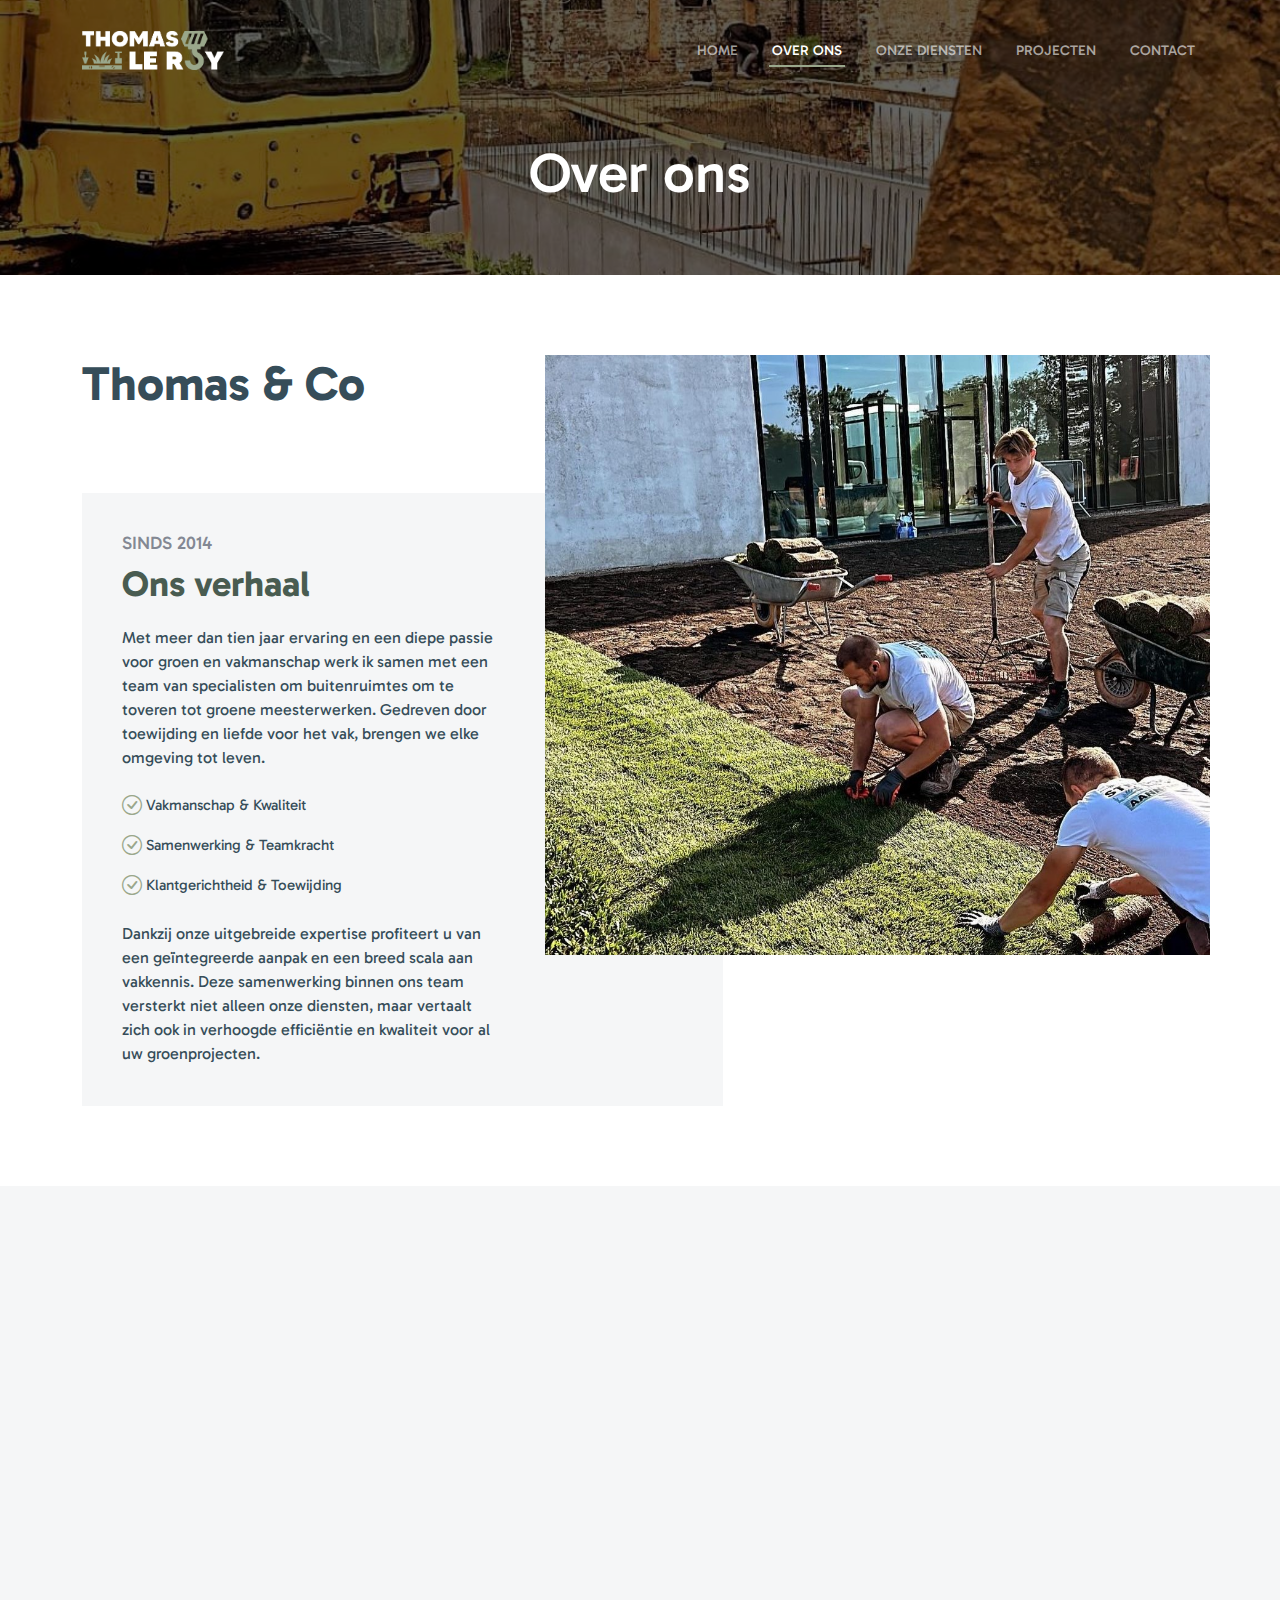
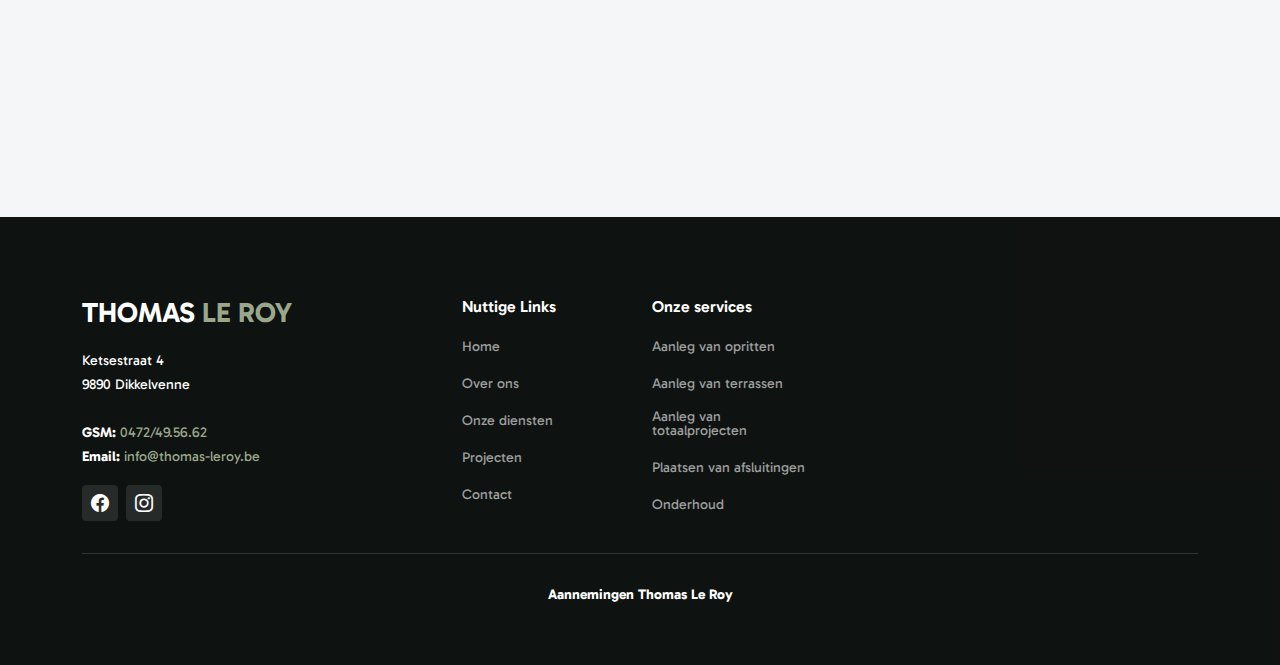
==== commit 0445619b: "changes" ====
--- a/about.html
+++ b/about.html
@@ -180,7 +180,7 @@
             </div>
             <div
               class="col-lg-7 about-img"
-              style="background-image: url(assets/img/alt-services.jpg)"
+              style="background-image: url(assets/img/about.jpg)"
             ></div>
           </div>
         </div>
@@ -213,7 +213,7 @@
               </div>
               <div class="member-info text-center">
                 <h4>Thomas Le Roy</h4>
-                <span>Medezaakvoerder</span>
+                <span>Zaakvoerder</span>
                 <p><a href="tel:+32472495662">0472/49.56.62</a></p>
               </div>
             </div>
@@ -233,7 +233,7 @@
               </div>
               <div class="member-info text-center">
                 <h4>Mathieu Steppe</h4>
-                <span>Medezaakvoerder</span>
+                <span>Zaakvoerder</span>
                 <p><a href="tel:+32476373680">0476/37.36.80</a></p>
               </div>
             </div> -->
@@ -255,7 +255,7 @@
                 <h4>Lowie Van Renterghem</h4>
                 <span>Administratief bediende</span>
                 <p>
-                  <a href="mailto:info@steppe-leroy.be">info@steppe-leroy.be</a>
+                  <a href="mailto:info@thomas-leroy.be">info@thomas-leroy.be</a>
                 </p>
               </div>
             </div>
@@ -274,16 +274,14 @@
           <div class="row">
             <div class="col-lg-4 col-md-6">
               <div class="footer-info">
-                <h3>STEPPE <span>LE ROY</span></h3>
+                <h3>THOMAS <span>LE ROY</span></h3>
                 <p>
                   Ketsestraat 4<br />
                   9890 Dikkelvenne<br /><br />
-                  <strong>GSM Thomas:</strong>
+                  <strong>GSM:</strong>
                   <a href="tel:+32472495662">0472/49.56.62</a><br />
-                  <strong>GSM Mathieu:</strong>
-                  <a href="tel:+32476373680">0476/37.36.80</a><br />
                   <strong>Email:</strong>
-                  <a href="mailto:info@steppe-leroy.be">info@steppe-leroy.be</a
+                  <a href="mailto:info@thomas-leroy.be">info@thomas-leroy.be</a
                   ><br />
                 </p>
                 <div class="social-links d-flex mt-3">
@@ -293,7 +291,7 @@
                     ><i class="bi bi-facebook"></i
                   ></a>
                   <a
-                    href="https://www.instagram.com/steppe_leroy_aannemingen/"
+                    href="https://www.instagram.com/thomas_leroy_aannemingen/"
                     class="d-flex align-items-center justify-content-center"
                     ><i class="bi bi-instagram"></i
                   ></a>
@@ -334,7 +332,7 @@
       <div class="footer-legal text-center position-relative">
         <div class="container">
           <div class="copyright">
-            <strong><span>Aannemingen Steppe - Le Roy</span></strong>
+            <strong><span>Aannemingen Thomas Le Roy</span></strong>
           </div>
         </div>
       </div>
